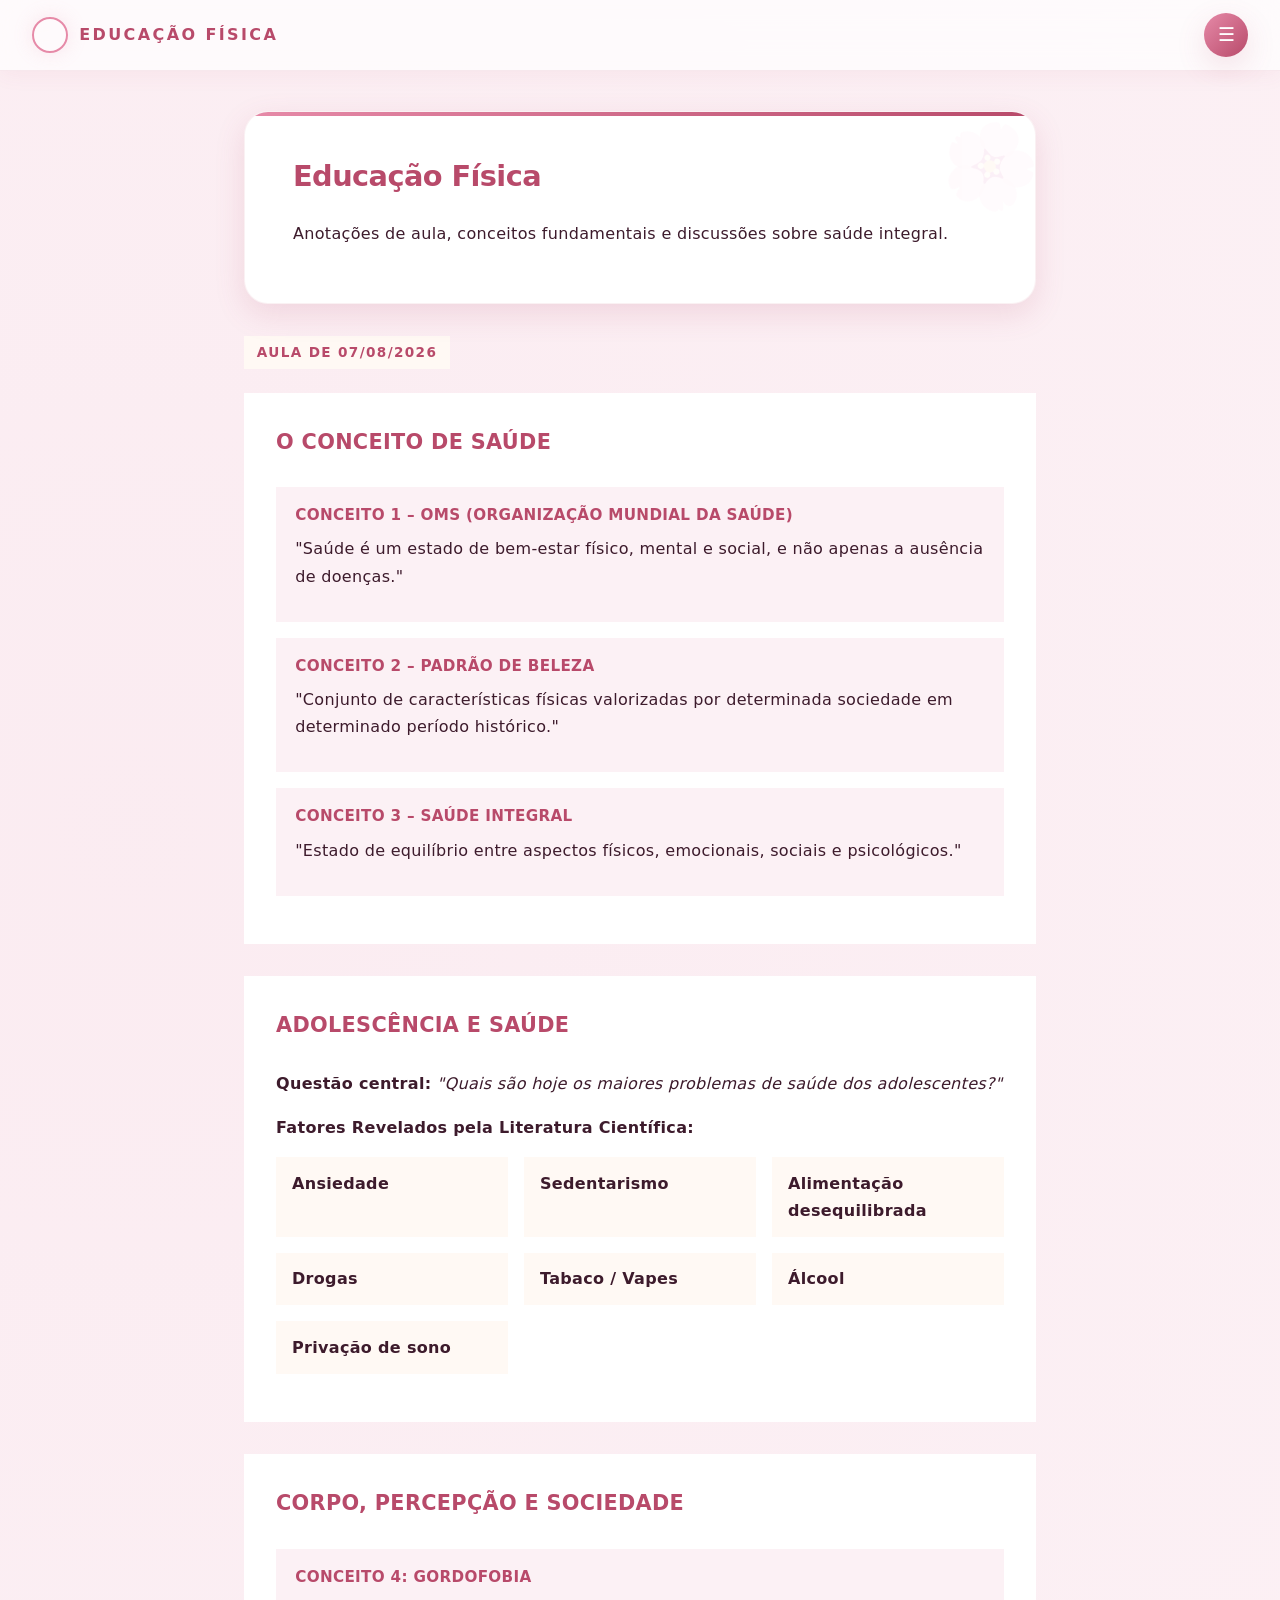
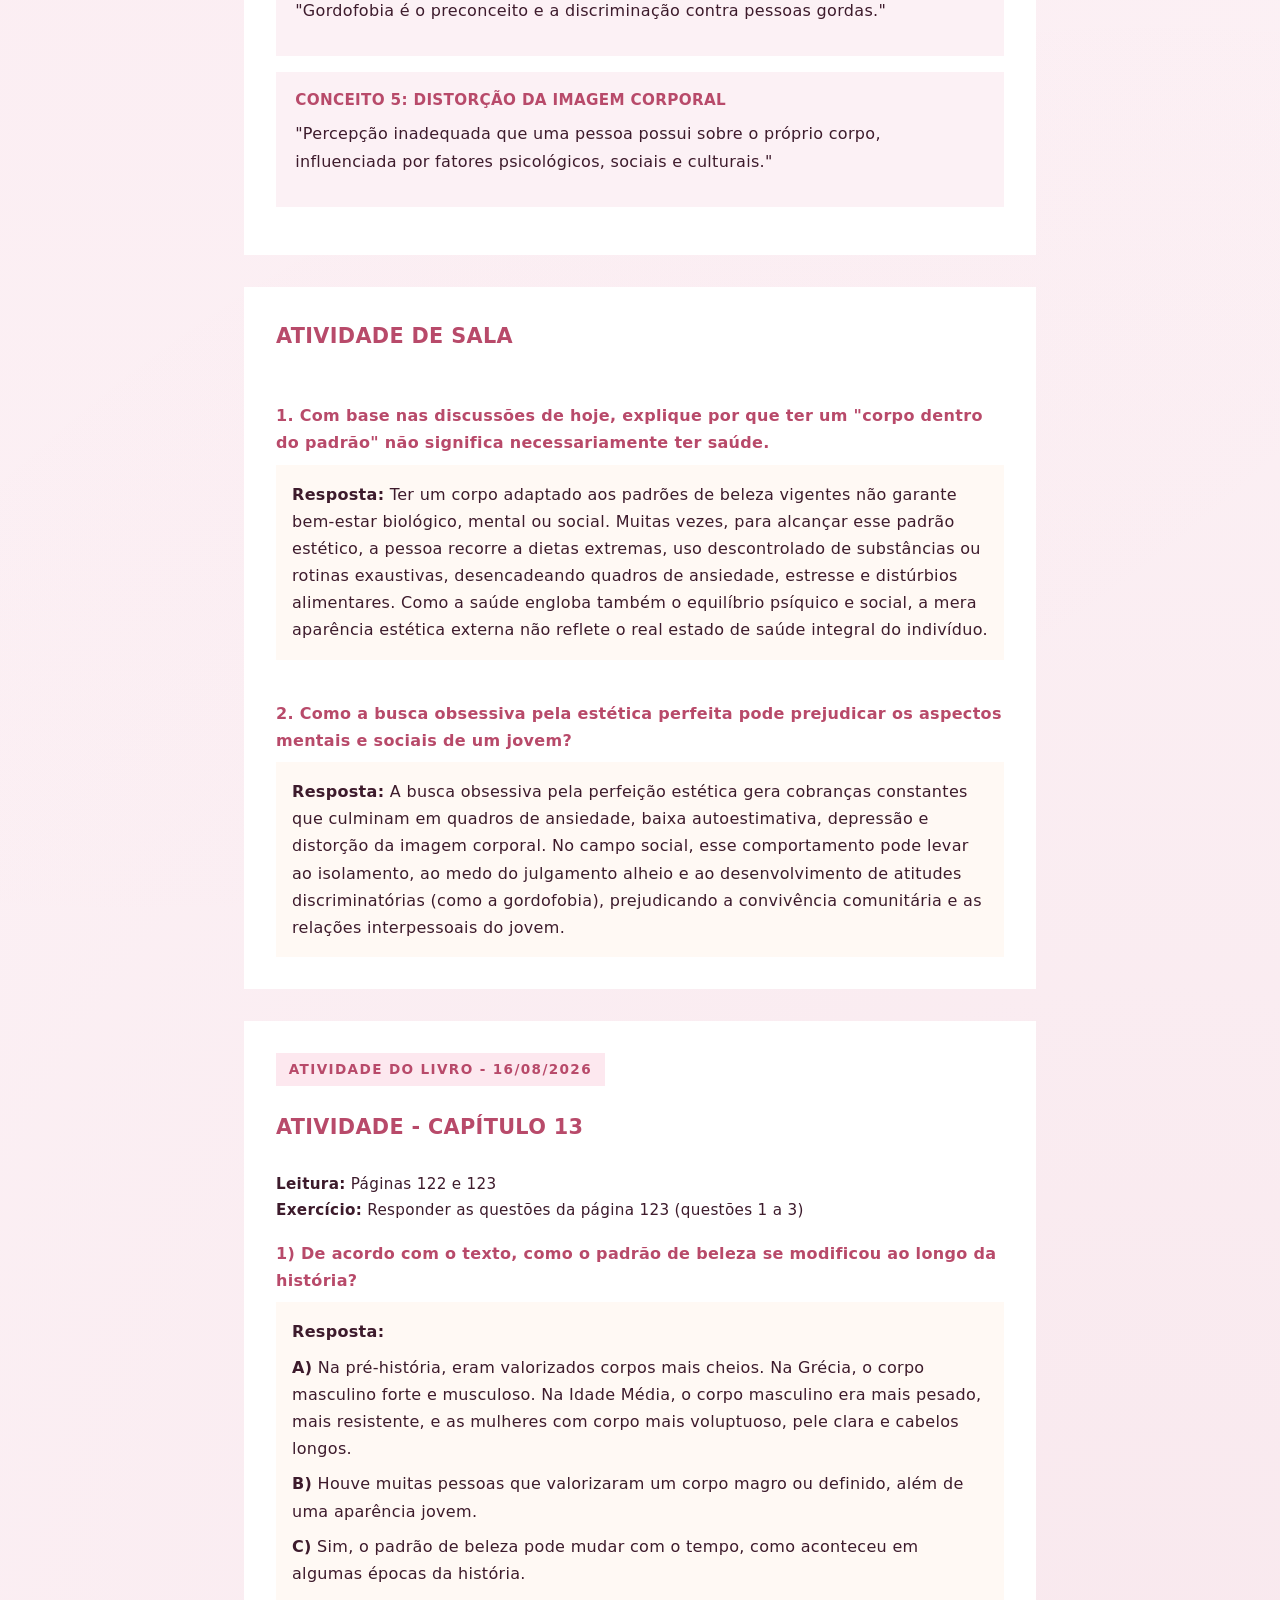
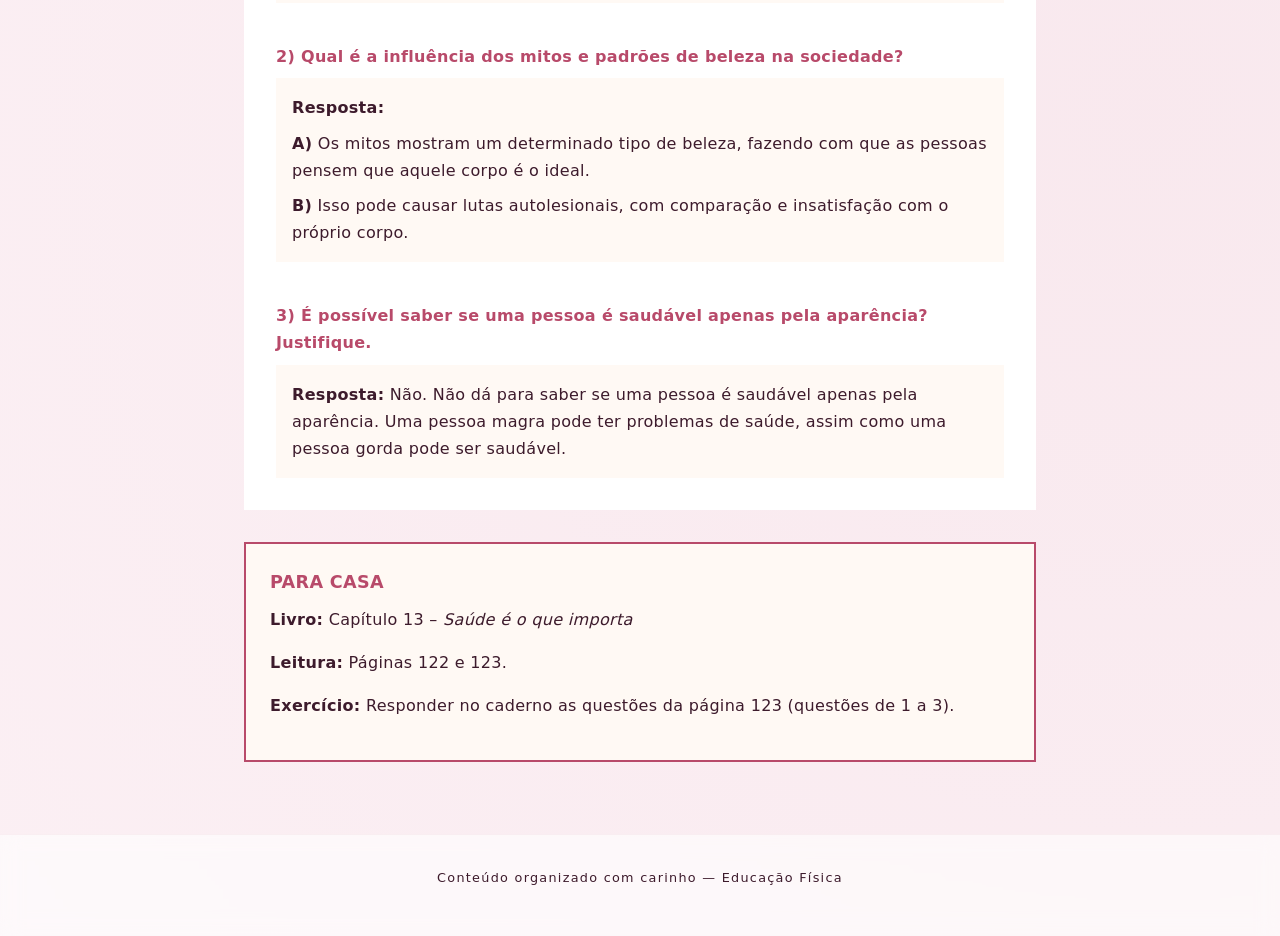
==== edc.html @ 1d4bde3d "Add files via upload" ====
<!DOCTYPE html>
<html lang="pt-BR">
<head>
  <meta charset="UTF-8">
  <meta name="viewport" content="width=device-width, initial-scale=1.0">
  <title>Educação Física</title>
  <link rel="stylesheet" href="styles.css">
  <style>
    .date-badge {
      font-size: 0.85rem;
      font-weight: 800;
      color: var(--accent-dark);
      background-color: #fff9f4;
      border: 1px solid var(--accent-warm);
      padding: 0.3rem 0.8rem;
      display: inline-block;
      margin-bottom: 1.5rem;
      text-transform: uppercase;
      letter-spacing: 0.1em;
    }

    .topic-card {
      background-color: var(--bg-card);
      border: 2px solid var(--border-strong);
      padding: 2rem;
      margin-bottom: 2rem;
      box-shadow: var(--shadow-flat);
    }

    .topic-card h2 {
      font-size: 1.3rem;
      font-weight: 800;
      color: var(--accent-dark);
      border-bottom: 2px solid var(--accent-warm);
      padding-bottom: 0.5rem;
      margin-bottom: 1.2rem;
      text-transform: uppercase;
    }

    .concept-box {
      border-left: 4px solid var(--accent-warm);
      background-color: var(--bg-page);
      padding: 1rem 1.2rem;
      margin: 1rem 0;
      border: 1px solid var(--border-strong);
      border-left-width: 4px;
    }

    .concept-title {
      font-weight: 800;
      color: var(--accent-dark);
      text-transform: uppercase;
      font-size: 0.95rem;
      margin-bottom: 0.4rem;
    }

    .factor-grid {
      display: grid;
      grid-template-columns: repeat(auto-fit, minmax(200px, 1fr));
      gap: 1rem;
      margin: 1rem 0;
    }

    .factor-item {
      background-color: #fff9f4;
      border: 1px solid var(--border-strong);
      padding: 0.8rem 1rem;
      font-weight: 700;
      color: var(--text-main);
    }

    .question-block {
      margin-top: 1.5rem;
      padding-top: 1rem;
      border-top: 1px dashed var(--accent-warm);
    }

    .question-title {
      font-weight: 800;
      color: var(--accent-dark);
      margin-bottom: 0.5rem;
      font-size: 1rem;
    }

    .answer-box {
      background-color: #fff9f4;
      border: 1px solid var(--border-strong);
      padding: 1rem;
      margin-top: 0.5rem;
    }

    .answer-box p {
      margin-bottom: 0.5rem;
    }

    .answer-box p:last-child {
      margin-bottom: 0;
    }

    .homework-card {
      background-color: #fff9f4;
      border: 2px solid var(--accent-dark);
      padding: 1.5rem;
      margin-bottom: 2rem;
      box-shadow: var(--shadow-flat);
    }

    .homework-title {
      font-weight: 800;
      color: var(--accent-dark);
      text-transform: uppercase;
      font-size: 1.1rem;
      margin-bottom: 0.5rem;
    }

    .sub-item {
      margin-left: 1.2rem;
      font-size: 0.95rem;
      padding: 0.2rem 0;
    }

    .sub-item strong {
      color: var(--accent-dark);
    }

    @media (max-width: 600px) {
      .topic-card {
        padding: 1.2rem;
      }

      .factor-grid {
        grid-template-columns: 1fr;
      }

      .question-title {
        font-size: 0.9rem;
      }

      .answer-box {
        padding: 0.8rem;
        font-size: 0.9rem;
      }

      .sub-item {
        margin-left: 0.8rem;
        font-size: 0.85rem;
      }
    }
  </style>
</head>
<body>

  <header>
    <div class="logo">
      <video src="espiral.mp4" class="logo-img" autoplay loop muted playsinline></video>
      <span>EDUCAÇÃO FÍSICA</span>
    </div>
    
    <div class="menu-container">
      <button class="menu-btn" id="menuBtn" aria-label="Abrir Menu">&#9776;</button>
      
      <nav class="dropdown-menu" id="dropdownMenu">
        <span>Navegação</span>
        <ul>
          <li><a href="index.html">Início</a></li>
          <li><a href="pca.html">PCA</a></li>
          <li><a href="sociologia.html">Sociologia</a></li>
          <li><a href="portugues.html">Português</a></li>
          <li><a href="filosofia.html">Filosofia</a></li>
          <li><a href="geografia.html">Geografia</a></li>
          <li><a href="redacao.html">Redação</a></li>
          <li><a href="historia.html">História</a></li>
          <li><a href="edc.html">Educação Física</a></li>
        </ul>
      </nav>
    </div>
  </header>

  <script>
    const menuBtn = document.getElementById('menuBtn');
    const dropdownMenu = document.getElementById('dropdownMenu');

    menuBtn.addEventListener('click', (e) => {
      e.stopPropagation();
      dropdownMenu.classList.toggle('active');
    });

    document.addEventListener('click', () => {
      dropdownMenu.classList.remove('active');
    });
  </script>

  <main>
    <section class="welcome-card">
      <h1>Educação Física</h1>
      <p>Anotações de aula, conceitos fundamentais e discussões sobre saúde integral.</p>
    </section>

    <div class="date-badge">AULA DE 07/08/2026</div>

    <!-- Seção de Conceitos de Saúde -->
    <article class="topic-card">
      <h2>O Conceito de Saúde</h2>

      <div class="concept-box">
        <div class="concept-title">Conceito 1 – OMS (Organização Mundial da Saúde)</div>
        <p>"Saúde é um estado de bem-estar físico, mental e social, e não apenas a ausência de doenças."</p>
      </div>

      <div class="concept-box">
        <div class="concept-title">Conceito 2 – Padrão de Beleza</div>
        <p>"Conjunto de características físicas valorizadas por determinada sociedade em determinado período histórico."</p>
      </div>

      <div class="concept-box">
        <div class="concept-title">Conceito 3 – Saúde Integral</div>
        <p>"Estado de equilíbrio entre aspectos físicos, emocionais, sociais e psicológicos."</p>
      </div>
    </article>

    <!-- Adolescência e Saúde -->
    <article class="topic-card">
      <h2>Adolescência e Saúde</h2>
      <p><strong>Questão central:</strong> <em>"Quais são hoje os maiores problemas de saúde dos adolescentes?"</em></p>

      <p style="margin-top: 1rem;"><strong>Fatores Revelados pela Literatura Científica:</strong></p>
      <div class="factor-grid">
        <div class="factor-item">Ansiedade</div>
        <div class="factor-item">Sedentarismo</div>
        <div class="factor-item">Alimentação desequilibrada</div>
        <div class="factor-item">Drogas</div>
        <div class="factor-item">Tabaco / Vapes</div>
        <div class="factor-item">Álcool</div>
        <div class="factor-item">Privação de sono</div>
      </div>
    </article>

    <!-- Imagem Corporal e Preconceito -->
    <article class="topic-card">
      <h2>Corpo, Percepção e Sociedade</h2>

      <div class="concept-box">
        <div class="concept-title">Conceito 4: Gordofobia</div>
        <p>"Gordofobia é o preconceito e a discriminação contra pessoas gordas."</p>
      </div>

      <div class="concept-box">
        <div class="concept-title">Conceito 5: Distorção da Imagem Corporal</div>
        <p>"Percepção inadequada que uma pessoa possui sobre o próprio corpo, influenciada por fatores psicológicos, sociais e culturais."</p>
      </div>
    </article>

    <!-- Atividade Resolvida - COMPLETA COM O CONTEÚDO DA FOTO -->
    <article class="topic-card">
      <h2>Atividade de Sala</h2>

      <!-- Questão 1 - ATUALIZADA -->
      <div class="question-block">
        <div class="question-title">1. Com base nas discussões de hoje, explique por que ter um "corpo dentro do padrão" não significa necessariamente ter saúde.</div>
        <div class="answer-box">
          <p><strong>Resposta:</strong> Ter um corpo adaptado aos padrões de beleza vigentes não garante bem-estar biológico, mental ou social. Muitas vezes, para alcançar esse padrão estético, a pessoa recorre a dietas extremas, uso descontrolado de substâncias ou rotinas exaustivas, desencadeando quadros de ansiedade, estresse e distúrbios alimentares. Como a saúde engloba também o equilíbrio psíquico e social, a mera aparência estética externa não reflete o real estado de saúde integral do indivíduo.</p>
        </div>
      </div>

      <!-- Questão 2 - ATUALIZADA -->
      <div class="question-block">
        <div class="question-title">2. Como a busca obsessiva pela estética perfeita pode prejudicar os aspectos mentais e sociais de um jovem?</div>
        <div class="answer-box">
          <p><strong>Resposta:</strong> A busca obsessiva pela perfeição estética gera cobranças constantes que culminam em quadros de ansiedade, baixa autoestimativa, depressão e distorção da imagem corporal. No campo social, esse comportamento pode levar ao isolamento, ao medo do julgamento alheio e ao desenvolvimento de atitudes discriminatórias (como a gordofobia), prejudicando a convivência comunitária e as relações interpessoais do jovem.</p>
        </div>
      </div>
    </article>

    <!-- =========================================================
         ATIVIDADE DO LIVRO - CONTEÚDO DA FOTO
         DATA DA IMAGEM: 16/08/2026
         ========================================================= -->
    <article class="topic-card">
      <div class="date-badge" style="background: var(--accent-soft); border-color: var(--accent-dark);">
        Atividade do Livro - 16/08/2026
      </div>
      <h2>Atividade - Capítulo 13</h2>
      <p style="font-size: 0.95rem; margin-bottom: 1rem;">
        <strong>Leitura:</strong> Páginas 122 e 123<br>
        <strong>Exercício:</strong> Responder as questões da página 123 (questões 1 a 3)
      </p>

      <!-- Questão 1 - A, B, C -->
      <div class="question-block" style="border-top: none; margin-top: 0; padding-top: 0;">
        <div class="question-title">1) De acordo com o texto, como o padrão de beleza se modificou ao longo da história?</div>
        <div class="answer-box">
          <p><strong>Resposta:</strong></p>
          <p><strong>A)</strong> Na pré-história, eram valorizados corpos mais cheios. Na Grécia, o corpo masculino forte e musculoso. Na Idade Média, o corpo masculino era mais pesado, mais resistente, e as mulheres com corpo mais voluptuoso, pele clara e cabelos longos.</p>
          <p><strong>B)</strong> Houve muitas pessoas que valorizaram um corpo magro ou definido, além de uma aparência jovem.</p>
          <p><strong>C)</strong> Sim, o padrão de beleza pode mudar com o tempo, como aconteceu em algumas épocas da história.</p>
        </div>
      </div>

      <!-- Questão 2 - A e B -->
      <div class="question-block">
        <div class="question-title">2) Qual é a influência dos mitos e padrões de beleza na sociedade?</div>
        <div class="answer-box">
          <p><strong>Resposta:</strong></p>
          <p><strong>A)</strong> Os mitos mostram um determinado tipo de beleza, fazendo com que as pessoas pensem que aquele corpo é o ideal.</p>
          <p><strong>B)</strong> Isso pode causar lutas autolesionais, com comparação e insatisfação com o próprio corpo.</p>
        </div>
      </div>

      <!-- Questão 3 -->
      <div class="question-block">
        <div class="question-title">3) É possível saber se uma pessoa é saudável apenas pela aparência? Justifique.</div>
        <div class="answer-box">
          <p><strong>Resposta:</strong> Não. Não dá para saber se uma pessoa é saudável apenas pela aparência. Uma pessoa magra pode ter problemas de saúde, assim como uma pessoa gorda pode ser saudável.</p>
        </div>
      </div>
    </article>

    <!-- Para Casa -->
    <div class="homework-card">
      <div class="homework-title">Para Casa</div>
      <p><strong>Livro:</strong> Capítulo 13 – <em>Saúde é o que importa</em></p>
      <p><strong>Leitura:</strong> Páginas 122 e 123.</p>
      <p><strong>Exercício:</strong> Responder no caderno as questões da página 123 (questões de 1 a 3).</p>
    </div>
  </main>

  <footer>
    <p>Conteúdo organizado com carinho — Educação Física</p>
  </footer>

</body>
</html>
---- styles.css ----
/* =========================================================
   1. RESET E VARIÁVEIS - VERSÃO SOFT & ARREDONDADA
   ========================================================= */
* {
  margin: 0;
  padding: 0;
  box-sizing: border-box;
}

:root {
  --bg-page: #fcf1f5;           /* rosa chá suave */
  --bg-card: #ffffff;
  --text-main: #3d1b2c;
  --text-muted: #a06b7e;
  --accent-primary: #e68aa8;    /* rosa principal */
  --accent-dark: #b84a6a;
  --accent-soft: #fde8ef;
  --accent-light: #fcd5e3;
  --accent-glow: #f4b8cd;
  --border-soft: #e8d0d8;
  --font-main: 'Segoe UI', 'Poppins', system-ui, sans-serif;
  --shadow-soft: 0 10px 30px rgba(184, 74, 106, 0.15);
  --shadow-hover: 0 15px 40px rgba(184, 74, 106, 0.25);
  --radius-card: 24px;
  --radius-btn: 50px;
}

body {
  font-family: var(--font-main);
  background: var(--bg-page);
  color: var(--text-main);
  line-height: 1.7;
  letter-spacing: 0.02em;
  display: flex;
  flex-direction: column;
  min-height: 100vh;
  background-image: 
    radial-gradient(circle at 10% 20%, rgba(230, 138, 168, 0.05) 0%, transparent 50%),
    radial-gradient(circle at 90% 80%, rgba(184, 74, 106, 0.05) 0%, transparent 50%);
}

/* =========================================================
   2. HEADER - GLASSMORPHISM ROSA
   ========================================================= */
header {
  background: rgba(255, 255, 255, 0.7);
  backdrop-filter: blur(20px);
  -webkit-backdrop-filter: blur(20px);
  border-bottom: 1px solid rgba(184, 74, 106, 0.1);
  padding: 0.8rem 2rem;
  display: flex;
  justify-content: space-between;
  align-items: center;
  position: sticky;
  top: 0;
  z-index: 1000;
  box-shadow: 0 4px 20px rgba(184, 74, 106, 0.06);
}

.logo {
  display: flex;
  align-items: center;
  gap: 0.7rem;
  font-size: 1rem;
  font-weight: 700;
  color: var(--accent-dark);
  text-transform: uppercase;
  letter-spacing: 0.15em;
}

.logo-img {
  width: 36px;
  height: 36px;
  object-fit: cover;
  border-radius: 50% !important;
  border: 2px solid var(--accent-primary);
  box-shadow: 0 0 20px rgba(230, 138, 168, 0.2);
  transition: transform 0.3s ease;
}

.logo-img:hover {
  transform: scale(1.05) rotate(-5deg);
}

/* =========================================================
   3. MENU DROPDOWN - BOTÃO GLASS
   ========================================================= */
.menu-container {
  position: relative;
}

.menu-btn {
  background: linear-gradient(135deg, var(--accent-primary), var(--accent-dark));
  color: #fff;
  border: none;
  width: 44px;
  height: 44px;
  border-radius: 50% !important;
  font-size: 1.2rem;
  display: flex;
  align-items: center;
  justify-content: center;
  cursor: pointer;
  box-shadow: var(--shadow-soft);
  transition: all 0.3s cubic-bezier(0.34, 1.56, 0.64, 1);
}

.menu-btn:hover {
  transform: scale(1.08) rotate(90deg);
  box-shadow: var(--shadow-hover);
}

.menu-btn:active {
  transform: scale(0.92);
}

.dropdown-menu {
  display: none;
  position: absolute;
  right: 0;
  top: 130%;
  background: rgba(255, 255, 255, 0.9);
  backdrop-filter: blur(20px);
  -webkit-backdrop-filter: blur(20px);
  border: 1px solid rgba(184, 74, 106, 0.1);
  border-radius: var(--radius-card) !important;
  padding: 0.8rem 1rem;
  min-width: 200px;
  box-shadow: var(--shadow-hover);
  z-index: 1000;
}

.dropdown-menu.active {
  display: block;
  animation: slideDown 0.25s ease forwards;
}

@keyframes slideDown {
  from {
    opacity: 0;
    transform: translateY(-10px) scale(0.95);
  }
  to {
    opacity: 1;
    transform: translateY(0) scale(1);
  }
}

.dropdown-menu span {
  display: block;
  font-size: 0.7rem;
  font-weight: 700;
  color: var(--text-muted);
  text-transform: uppercase;
  letter-spacing: 0.2em;
  margin-bottom: 0.6rem;
  padding-bottom: 0.4rem;
  border-bottom: 2px solid var(--accent-light);
}

.dropdown-menu ul {
  list-style: none;
  display: flex;
  flex-direction: column;
  gap: 0.2rem;
  padding: 0;
  margin: 0;
}

.dropdown-menu a {
  text-decoration: none;
  color: var(--text-main);
  font-weight: 600;
  font-size: 0.85rem;
  display: block;
  padding: 0.5rem 0.8rem;
  border-radius: 12px !important;
  transition: all 0.2s ease;
}

.dropdown-menu a:hover {
  background: var(--accent-soft);
  color: var(--accent-dark);
  transform: translateX(4px);
}

/* =========================================================
   4. CONTEÚDO PRINCIPAL - CARDS FLUÍDOS
   ========================================================= */
main {
  max-width: 840px;
  width: 100%;
  margin: 2.5rem auto;
  padding: 0 1.5rem;
  flex: 1;
}

.welcome-card {
  background: var(--bg-card);
  border: 1px solid rgba(184, 74, 106, 0.08);
  border-radius: var(--radius-card) !important;
  padding: 2.5rem 3rem;
  margin-bottom: 2rem;
  box-shadow: var(--shadow-soft);
  position: relative;
  overflow: hidden;
  transition: box-shadow 0.3s ease;
}

.welcome-card:hover {
  box-shadow: var(--shadow-hover);
}

.welcome-card::before {
  content: '🌸';
  position: absolute;
  top: -15px;
  right: -5px;
  font-size: 5rem;
  opacity: 0.06;
  transform: rotate(20deg);
}

.welcome-card::after {
  content: '';
  position: absolute;
  top: 0;
  left: 0;
  right: 0;
  height: 4px;
  background: linear-gradient(90deg, var(--accent-primary), var(--accent-dark), var(--accent-primary));
  background-size: 200% 100%;
  animation: gradientMove 3s ease infinite;
}

@keyframes gradientMove {
  0%, 100% { background-position: 0% 50%; }
  50% { background-position: 100% 50%; }
}

h1 {
  font-size: 1.8rem;
  font-weight: 800;
  color: var(--accent-dark);
  margin-bottom: 1.2rem;
  letter-spacing: -0.02em;
}

h1 .emoji {
  font-size: 1.6rem;
}

h1 .highlight {
  background: linear-gradient(135deg, var(--accent-primary), var(--accent-dark));
  -webkit-background-clip: text;
  -webkit-text-fill-color: transparent;
  background-clip: text;
}

p {
  margin-bottom: 1rem;
  color: var(--text-main);
}

p .highlight-text {
  color: var(--accent-dark);
  font-weight: 600;
}

.poem {
  margin: 2rem 0;
  padding: 1.8rem 2.2rem;
  background: linear-gradient(135deg, var(--accent-soft), #fff);
  border-radius: var(--radius-card) !important;
  border: 1px solid rgba(184, 74, 106, 0.08);
  font-style: italic;
  position: relative;
  box-shadow: inset 0 1px 0 rgba(255,255,255,0.8);
}

.poem::before {
  content: '🌸';
  position: absolute;
  top: -12px;
  left: 18px;
  font-size: 2rem;
  opacity: 0.4;
}

.poem::after {
  content: '✨';
  position: absolute;
  bottom: -10px;
  right: 18px;
  font-size: 1.8rem;
  opacity: 0.3;
}

.poem p {
  margin-bottom: 0.5rem;
  color: var(--text-main);
}

.poem p:last-child {
  margin-bottom: 0;
}

.buttons-container {
  display: flex;
  gap: 1.2rem;
  margin-top: 2.2rem;
  flex-wrap: wrap;
}

.btn {
  display: inline-block;
  padding: 0.9rem 2rem;
  background: linear-gradient(135deg, var(--accent-primary), var(--accent-dark));
  color: #ffffff;
  text-decoration: none;
  font-weight: 700;
  letter-spacing: 0.08em;
  text-transform: uppercase;
  border: none;
  border-radius: var(--radius-btn) !important;
  box-shadow: var(--shadow-soft);
  transition: all 0.3s cubic-bezier(0.34, 1.56, 0.64, 1);
  text-align: center;
  flex: 1;
  min-width: 200px;
  position: relative;
  overflow: hidden;
}

.btn::before {
  content: '';
  position: absolute;
  top: 0;
  left: -100%;
  width: 100%;
  height: 100%;
  background: linear-gradient(90deg, transparent, rgba(255,255,255,0.2), transparent);
  transition: left 0.5s ease;
}

.btn:hover::before {
  left: 100%;
}

.btn:hover {
  transform: translateY(-3px) scale(1.02);
  box-shadow: var(--shadow-hover);
}

.btn:active {
  transform: scale(0.96);
}

.btn-outline {
  background: transparent;
  color: var(--accent-dark);
  border: 2px solid var(--accent-primary);
  box-shadow: none;
}

.btn-outline::before {
  display: none;
}

.btn-outline:hover {
  background: var(--accent-primary);
  color: #fff;
  border-color: var(--accent-primary);
}

footer {
  background: rgba(255, 255, 255, 0.6);
  backdrop-filter: blur(10px);
  -webkit-backdrop-filter: blur(10px);
  border-top: 1px solid rgba(184, 74, 106, 0.06);
  text-align: center;
  padding: 2rem;
  font-size: 0.8rem;
  letter-spacing: 0.1em;
  color: var(--text-muted);
  font-weight: 500;
}

footer .heart {
  color: var(--accent-primary);
  display: inline-block;
  animation: heartbeat 1.5s ease-in-out infinite;
}

@keyframes heartbeat {
  0%, 100% { transform: scale(1); }
  14% { transform: scale(1.2); }
  28% { transform: scale(1); }
  42% { transform: scale(1.15); }
  70% { transform: scale(1); }
}

/* =========================================================
   5. RESPONSIVIDADE
   ========================================================= */
@media (max-width: 640px) {
  header {
    padding: 0.6rem 1.2rem;
  }

  .logo {
    font-size: 0.75rem;
    gap: 0.5rem;
  }

  .logo-img {
    width: 30px;
    height: 30px;
  }

  .welcome-card {
    padding: 1.5rem 1.2rem;
    border-radius: 18px !important;
  }

  .welcome-card::before {
    font-size: 3.5rem;
    top: -10px;
  }

  h1 {
    font-size: 1.3rem;
  }

  .poem {
    padding: 1.2rem 1.2rem;
    border-radius: 18px !important;
  }

  .poem::before {
    font-size: 1.4rem;
    top: -10px;
    left: 12px;
  }

  .poem::after {
    font-size: 1.2rem;
    bottom: -8px;
    right: 12px;
  }

  .buttons-container {
    flex-direction: column;
    gap: 0.8rem;
  }

  .btn {
    width: 100%;
    min-width: unset;
    padding: 0.8rem 1.2rem;
  }

  .menu-btn {
    width: 40px;
    height: 40px;
    font-size: 1rem;
  }

  .dropdown-menu {
    min-width: 170px;
    right: -5px;
    border-radius: 18px !important;
  }
}

/* =========================================================
   6. DETALHES EXTRAS
   ========================================================= */

/* Links normais com estilo fofo */
a:not(.btn):not(.dropdown-menu a) {
  color: var(--accent-dark);
  text-decoration: none;
  font-weight: 600;
  border-bottom: 2px solid var(--accent-light);
  transition: all 0.2s ease;
}

a:not(.btn):not(.dropdown-menu a):hover {
  color: var(--accent-primary);
  border-bottom-color: var(--accent-primary);
}

/* Scrollbar personalizada rosinha arredondada */
::-webkit-scrollbar {
  width: 8px;
}

::-webkit-scrollbar-track {
  background: var(--bg-page);
  border-radius: 10px;
}

::-webkit-scrollbar-thumb {
  background: linear-gradient(180deg, var(--accent-primary), var(--accent-dark));
  border-radius: 10px;
}

::-webkit-scrollbar-thumb:hover {
  background: var(--accent-dark);
}

/* Seleção de texto rosinha */
::selection {
  background: var(--accent-primary);
  color: #ffffff;
}

::-moz-selection {
  background: var(--accent-primary);
  color: #ffffff;
}

/* Animação de entrada suave */
.welcome-card, .poem {
  animation: fadeUp 0.6s ease forwards;
}

@keyframes fadeUp {
  from {
    opacity: 0;
    transform: translateY(20px);
  }
  to {
    opacity: 1;
    transform: translateY(0);
  }
}
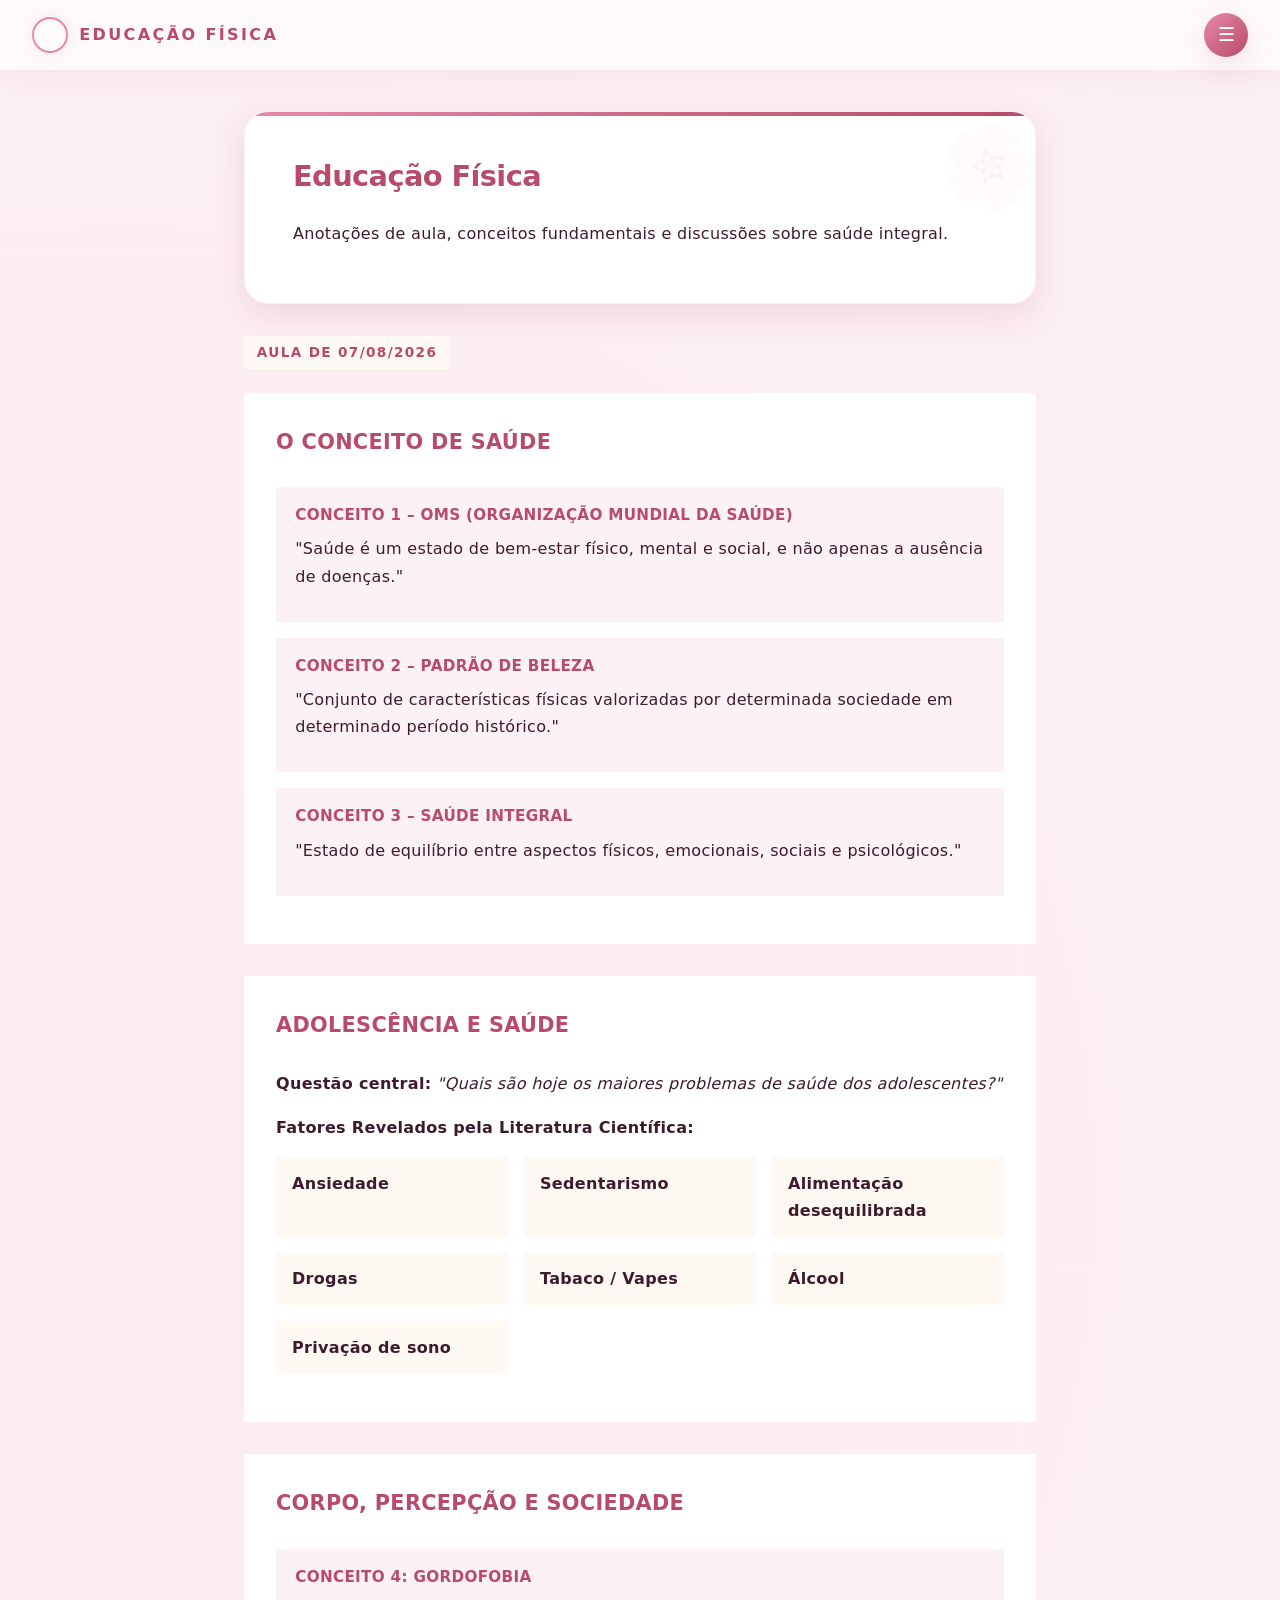
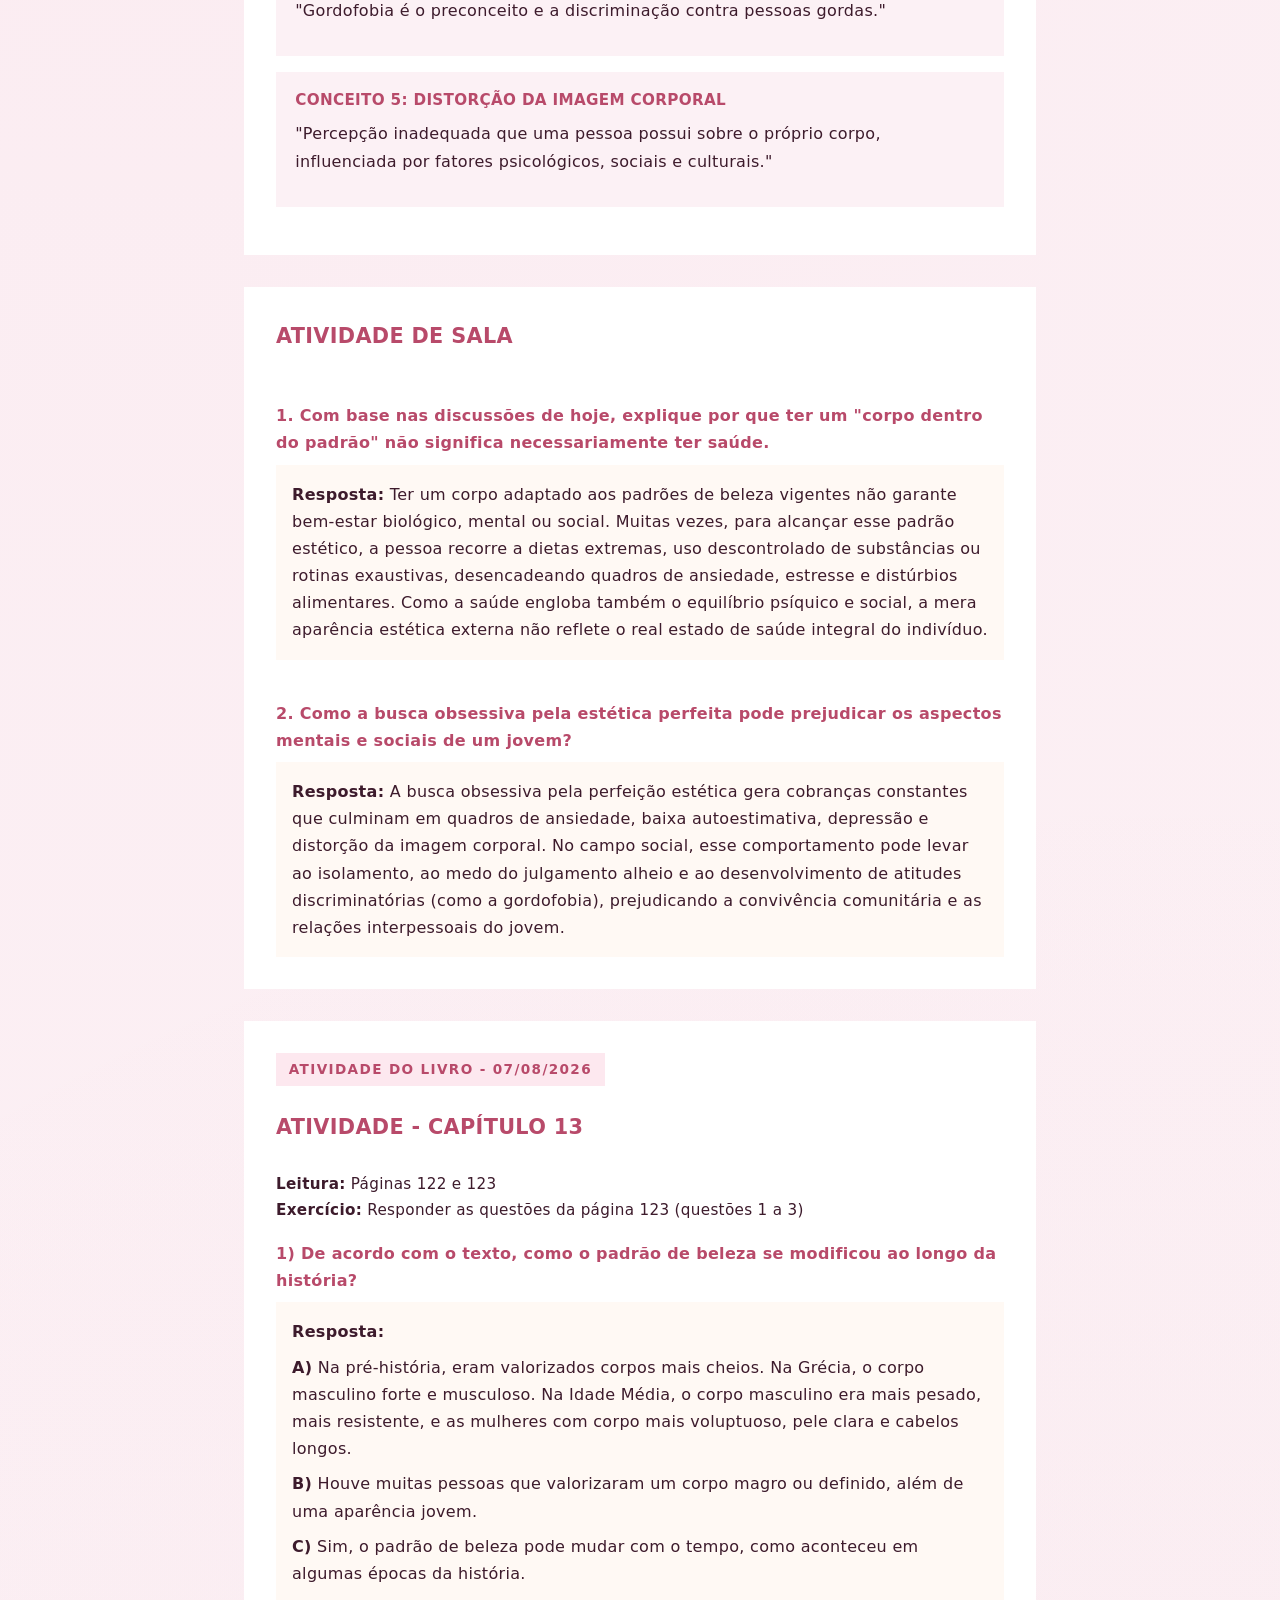
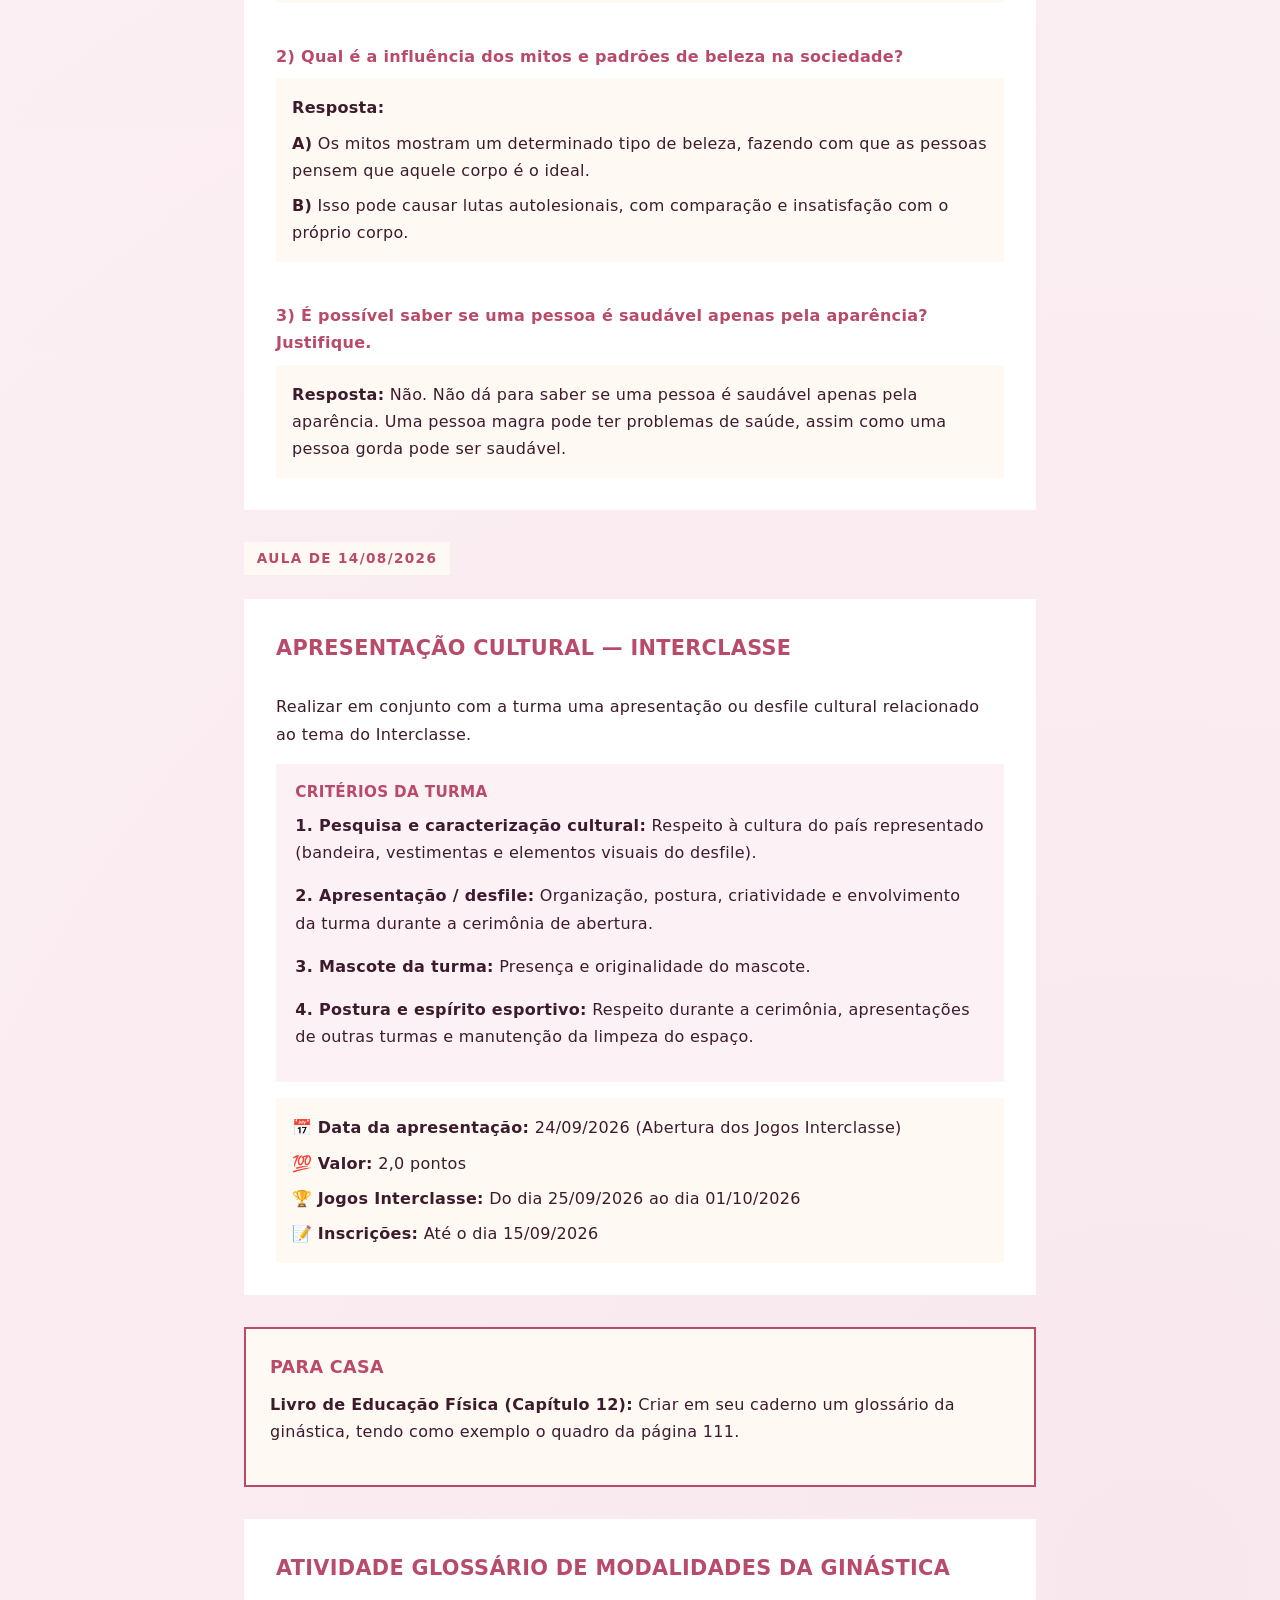
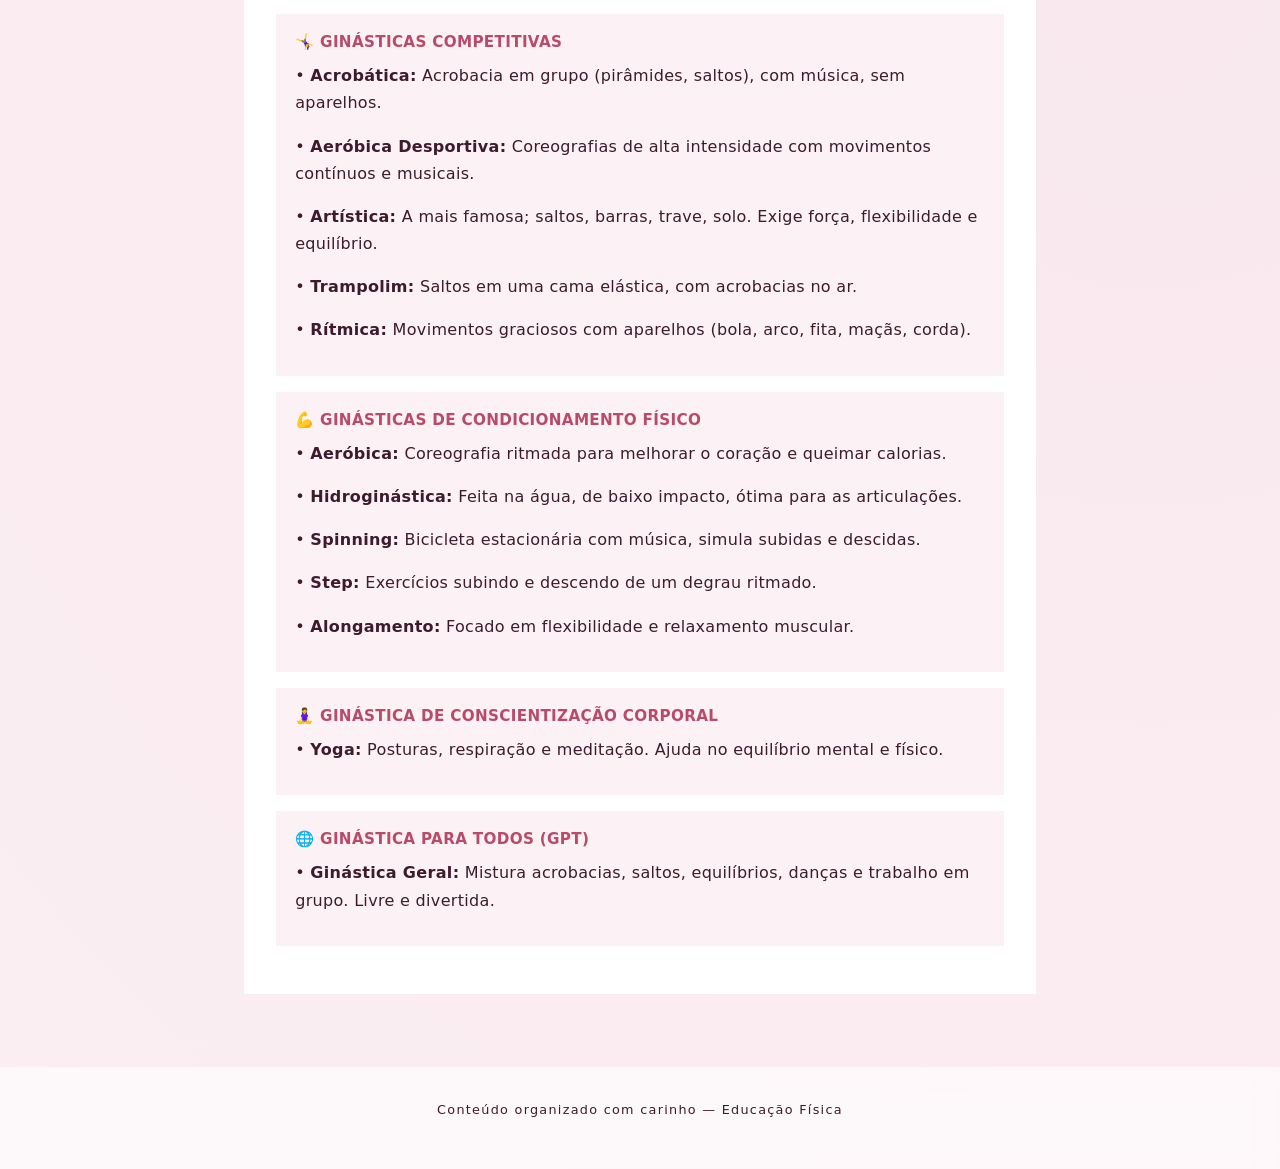
==== commit 5f84610e: "Add files via upload" ====
--- a/edc.html
+++ b/edc.html
@@ -196,9 +196,9 @@
       <p>Anotações de aula, conceitos fundamentais e discussões sobre saúde integral.</p>
     </section>
 
+    <!-- AULA DE 07/08/2026 -->
     <div class="date-badge">AULA DE 07/08/2026</div>
 
-    <!-- Seção de Conceitos de Saúde -->
     <article class="topic-card">
       <h2>O Conceito de Saúde</h2>
 
@@ -218,7 +218,6 @@
       </div>
     </article>
 
-    <!-- Adolescência e Saúde -->
     <article class="topic-card">
       <h2>Adolescência e Saúde</h2>
       <p><strong>Questão central:</strong> <em>"Quais são hoje os maiores problemas de saúde dos adolescentes?"</em></p>
@@ -235,7 +234,6 @@
       </div>
     </article>
 
-    <!-- Imagem Corporal e Preconceito -->
     <article class="topic-card">
       <h2>Corpo, Percepção e Sociedade</h2>
 
@@ -250,11 +248,9 @@
       </div>
     </article>
 
-    <!-- Atividade Resolvida - COMPLETA COM O CONTEÚDO DA FOTO -->
     <article class="topic-card">
       <h2>Atividade de Sala</h2>
 
-      <!-- Questão 1 - ATUALIZADA -->
       <div class="question-block">
         <div class="question-title">1. Com base nas discussões de hoje, explique por que ter um "corpo dentro do padrão" não significa necessariamente ter saúde.</div>
         <div class="answer-box">
@@ -262,7 +258,6 @@
         </div>
       </div>
 
-      <!-- Questão 2 - ATUALIZADA -->
       <div class="question-block">
         <div class="question-title">2. Como a busca obsessiva pela estética perfeita pode prejudicar os aspectos mentais e sociais de um jovem?</div>
         <div class="answer-box">
@@ -271,13 +266,9 @@
       </div>
     </article>
 
-    <!-- =========================================================
-         ATIVIDADE DO LIVRO - CONTEÚDO DA FOTO
-         DATA DA IMAGEM: 16/08/2026
-         ========================================================= -->
     <article class="topic-card">
       <div class="date-badge" style="background: var(--accent-soft); border-color: var(--accent-dark);">
-        Atividade do Livro - 16/08/2026
+        Atividade do Livro - 07/08/2026
       </div>
       <h2>Atividade - Capítulo 13</h2>
       <p style="font-size: 0.95rem; margin-bottom: 1rem;">
@@ -285,7 +276,6 @@
         <strong>Exercício:</strong> Responder as questões da página 123 (questões 1 a 3)
       </p>
 
-      <!-- Questão 1 - A, B, C -->
       <div class="question-block" style="border-top: none; margin-top: 0; padding-top: 0;">
         <div class="question-title">1) De acordo com o texto, como o padrão de beleza se modificou ao longo da história?</div>
         <div class="answer-box">
@@ -296,7 +286,6 @@
         </div>
       </div>
 
-      <!-- Questão 2 - A e B -->
       <div class="question-block">
         <div class="question-title">2) Qual é a influência dos mitos e padrões de beleza na sociedade?</div>
         <div class="answer-box">
@@ -306,7 +295,6 @@
         </div>
       </div>
 
-      <!-- Questão 3 -->
       <div class="question-block">
         <div class="question-title">3) É possível saber se uma pessoa é saudável apenas pela aparência? Justifique.</div>
         <div class="answer-box">
@@ -315,13 +303,66 @@
       </div>
     </article>
 
-    <!-- Para Casa -->
-    <div class="homework-card">
+    <!-- AULA DE 14/08/2026 -->
+    <div class="date-badge">AULA DE 14/08/2026</div>
+
+    <article class="topic-card">
+      <h2>Apresentação Cultural — Interclasse</h2>
+      <p>Realizar em conjunto com a turma uma apresentação ou desfile cultural relacionado ao tema do Interclasse.</p>
+
+      <div class="concept-box">
+        <div class="concept-title">Critérios da Turma</div>
+        <p><strong>1. Pesquisa e caracterização cultural:</strong> Respeito à cultura do país representado (bandeira, vestimentas e elementos visuais do desfile).</p>
+        <p><strong>2. Apresentação / desfile:</strong> Organização, postura, criatividade e envolvimento da turma durante a cerimônia de abertura.</p>
+        <p><strong>3. Mascote da turma:</strong> Presença e originalidade do mascote.</p>
+        <p><strong>4. Postura e espírito esportivo:</strong> Respeito durante a cerimônia, apresentações de outras turmas e manutenção da limpeza do espaço.</p>
+      </div>
+
+      <div class="answer-box" style="margin-top: 1rem;">
+        <p>📅 <strong>Data da apresentação:</strong> 24/09/2026 (Abertura dos Jogos Interclasse)</p>
+        <p>💯 <strong>Valor:</strong> 2,0 pontos</p>
+        <p>🏆 <strong>Jogos Interclasse:</strong> Do dia 25/09/2026 ao dia 01/10/2026</p>
+        <p>📝 <strong>Inscrições:</strong> Até o dia 15/09/2026</p>
+      </div>
+    </article>
+        <div class="homework-card">
       <div class="homework-title">Para Casa</div>
-      <p><strong>Livro:</strong> Capítulo 13 – <em>Saúde é o que importa</em></p>
-      <p><strong>Leitura:</strong> Páginas 122 e 123.</p>
-      <p><strong>Exercício:</strong> Responder no caderno as questões da página 123 (questões de 1 a 3).</p>
+      <p><strong>Livro de Educação Física (Capítulo 12):</strong> Criar em seu caderno um glossário da ginástica, tendo como exemplo o quadro da página 111.</p>
     </div>
+
+    <article class="topic-card">
+      <h2>Atividade Glossário de Modalidades da Ginástica</h2>
+
+      <div class="concept-box">
+        <div class="concept-title">🤸‍♀️ Ginásticas Competitivas</div>
+        <p>• <strong>Acrobática:</strong> Acrobacia em grupo (pirâmides, saltos), com música, sem aparelhos.</p>
+        <p>• <strong>Aeróbica Desportiva:</strong> Coreografias de alta intensidade com movimentos contínuos e musicais.</p>
+        <p>• <strong>Artística:</strong> A mais famosa; saltos, barras, trave, solo. Exige força, flexibilidade e equilíbrio.</p>
+        <p>• <strong>Trampolim:</strong> Saltos em uma cama elástica, com acrobacias no ar.</p>
+        <p>• <strong>Rítmica:</strong> Movimentos graciosos com aparelhos (bola, arco, fita, maçãs, corda).</p>
+      </div>
+
+      <div class="concept-box">
+        <div class="concept-title">💪 Ginásticas de Condicionamento Físico</div>
+        <p>• <strong>Aeróbica:</strong> Coreografia ritmada para melhorar o coração e queimar calorias.</p>
+        <p>• <strong>Hidroginástica:</strong> Feita na água, de baixo impacto, ótima para as articulações.</p>
+        <p>• <strong>Spinning:</strong> Bicicleta estacionária com música, simula subidas e descidas.</p>
+        <p>• <strong>Step:</strong> Exercícios subindo e descendo de um degrau ritmado.</p>
+        <p>• <strong>Alongamento:</strong> Focado em flexibilidade e relaxamento muscular.</p>
+      </div>
+
+      <div class="concept-box">
+        <div class="concept-title">🧘‍♀️ Ginástica de Conscientização Corporal</div>
+        <p>• <strong>Yoga:</strong> Posturas, respiração e meditação. Ajuda no equilíbrio mental e físico.</p>
+      </div>
+
+      <div class="concept-box">
+        <div class="concept-title">🌐 Ginástica Para Todos (GPT)</div>
+        <p>• <strong>Ginástica Geral:</strong> Mistura acrobacias, saltos, equilíbrios, danças e trabalho em grupo. Livre e divertida.</p>
+      </div>
+    </article>
+
+    
   </main>
 
   <footer>
@@ -329,4 +370,4 @@
   </footer>
 
 </body>
-</html>+</html>
